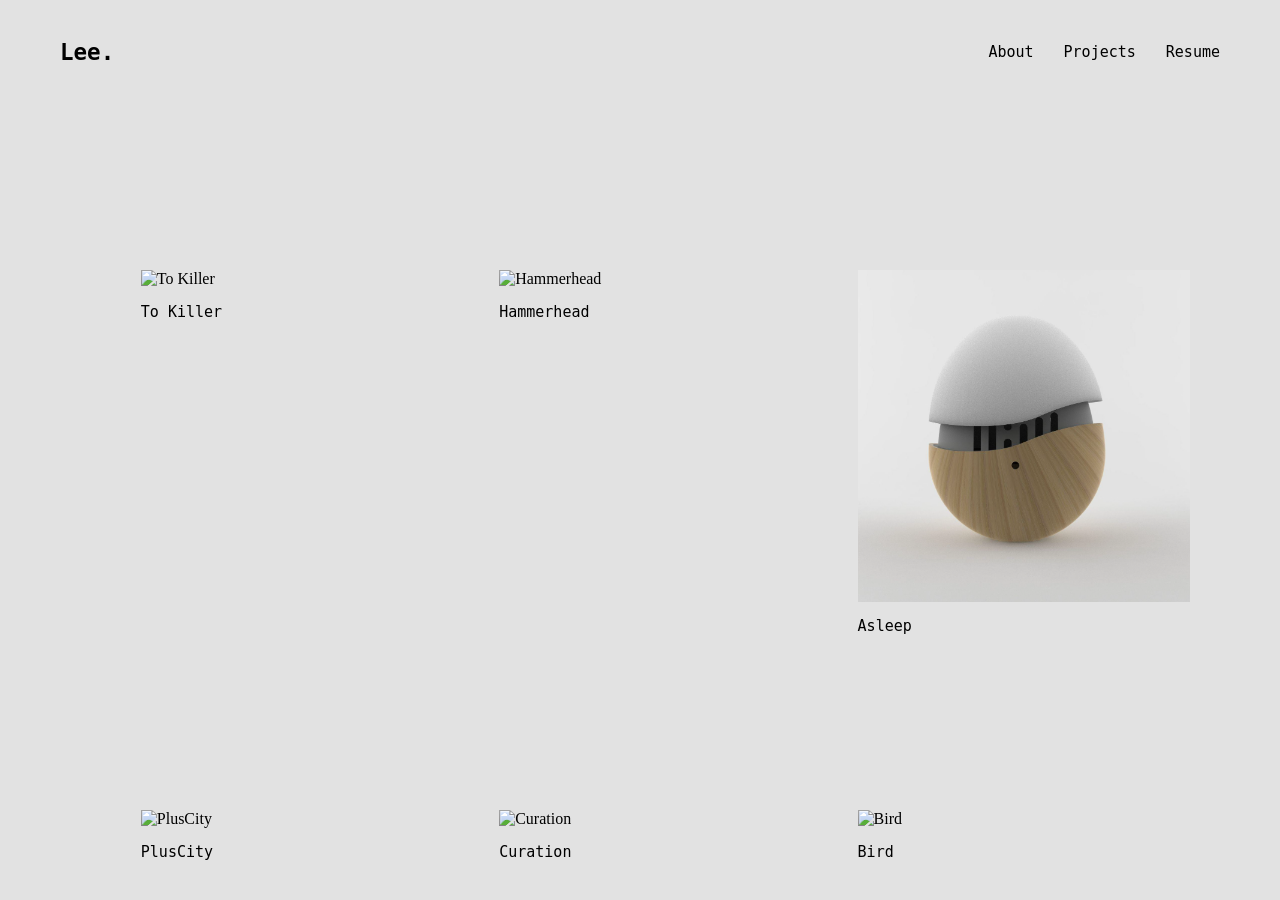
==== Projects.html @ fd9b796d "Add files via upload" ====
<!DOCTYPE html>
<html>


<head>

    <title>Lee.</title>

    <link rel="icon" type="image/png" href="images/icon.png">

    <link rel="stylesheet" href="Project.css">

</head>

<nav> 

    <h1><a href="index.html">Lee.</a></h1>


    <div class="links"> 
        
    <a href="About.html">About</a>

    <a href="Projects.html">Projects</a>

    <a href="Resume.html">Resume</a>

    </div>

</nav>


<body>

<body>



    <!-- GROUP : Pictures -->

  <div class="picture-group">

 <div class="picture-group">

    <a class="ToKiller-link" href="ToKiller.html">
        <img src="images/TO-killer.jpg" alt="To Killer">
        <span class="project-label">To Killer</span>
    </a>

    <a class="Hammerhead-link" href="Hammerhead.html">
        <img src="images/Hammerhead.jpg" alt="Hammerhead">
        <span class="project-label">Hammerhead</span>
    </a>

    <a class="Asleep-link" href="Asleep.html">
        <img src="images/Asleep.png" alt="Asleep">
        <span class="project-label">Asleep</span>
    </a>

    <a class="Pluscity-link" href="Pluscity.html">
        <img src="images/Pluscity.jpg" alt="PlusCity">
        <span class="project-label">PlusCity</span>
    </a>

    <a class="Curation-link" href="Curation.html">
        <img src="images/Curation.png" alt="Curation">
        <span class="project-label">Curation</span>
    </a>

    <a class="Bird-link" href="Bird.html">
        <img src="images/Bird.png" alt="Bird">
        <span class="project-label">Bird</span>
    </a>

</div>


</body>


</div>
---- Project.css ----
nav{

    
    display:flex;

      justify-content:space-between;
      align-items: center;
      font-family:monospace;
      padding: 20px 60px;
      font-size:15px;


}
/* allingment of text */

.links{

    display:flex;

    gap:30px;

}
 /* gap of text */

nav a{
    color: rgb(0, 0, 0);
    text-decoration: none;
}
 /* color of text */

 /* above is for the links of header */

 body{

    background:rgb(226, 226, 226);
    margin:0;
    padding:0;

}

body::before {
    content: "";

    position: fixed;
    inset: 0;

    width: 100%;
    height: 100%;

    z-index: -1;
    pointer-events: none;

    background-image: url("images/background/bg1.png");
    background-position: center;
    background-repeat: no-repeat;
    background-size: cover;

    animation: backgroundLoop 4s step-end infinite;
}

/* FOUR-FRAME ANIMATION */

@keyframes backgroundLoop {

    0%, 24.99% {
        background-image: url("images/background/bg1.png");
    }

    25%, 49.99% {
        background-image: url("images/background/bg2.png");
    }

    50%, 74.99% {
        background-image: url("images/background/bg3.png");
    }

    75%, 100% {
        background-image: url("images/background/bg4.png");
    }
}


.ToKiller-link{

    position:absolute;
    width:26%;
    top:30%;
    left:11%;

}

.ToKiller-link img{
    width:100%;
    display:block;

    border-radius:0px;
}

.Hammerhead-link{

    position:absolute;

    width:26%;

    top:30%;
    left:39%;

}

.Hammerhead-link img{
    width:100%;
    display:block;
    border-radius:0px;
}

.Asleep-link{

    position:absolute;

    width:26%;

    top:30%;
    left:67%;

}

.Asleep-link img{
    width:100%;
    display:block;

    border-radius:0px;
}

.Pluscity-link{

    position:absolute;

    width:26%;

    top:90%;
    left:11%;

}

.Pluscity img{
    width:100%;
    display:block;

    border-radius:0px;
}

.Curation-link{

    position:absolute;

    width:26%;

    top:90%;
    left:39%;

}

.Curation img{
    width:100%;
    display:block;

    border-radius:0px;
}

.Bird-link{

    position:absolute;

    width:26%;

    top:90%;
    left:67%;

}

.Bird img{
    width:100%;
    display:block;

    border-radius:0px;
}


.picture-group a {
    display: block;
    text-decoration: none;
    color: black;
}

.picture-group a img {
    width: 100%;
    height: auto;
    display: block;
}

.project-label {
    display: block;

    margin-top: 15px;

    font-family: monospace;
    font-size: 15px;
    text-align: left;
}

.background-space{
    position:absolute;

    top:20%;
    left:0;

    width:100%;
    height:140%;

    z-index:-1;
}



@keyframes fadeIn{

    from{

        opacity:0;

    }

    to{

        opacity:1;

    }

}
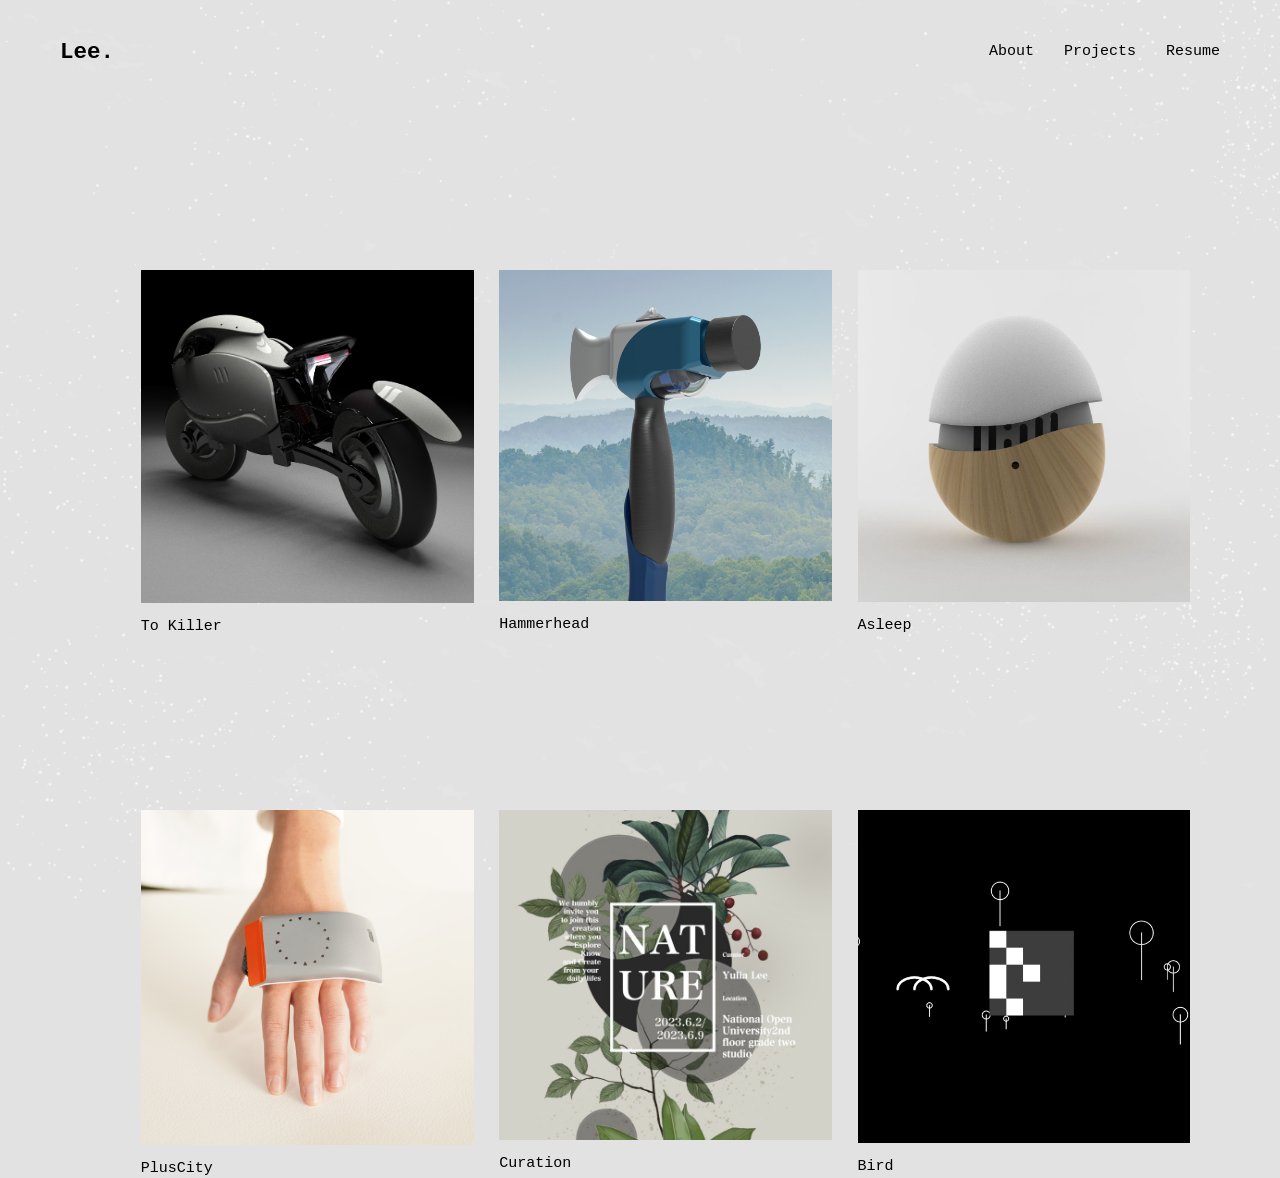
==== commit d4988d8f: "Fix HTML structure and update image references" ====
--- a/Projects.html
+++ b/Projects.html
@@ -58,7 +58,7 @@
     </a>
 
     <a class="Pluscity-link" href="Pluscity.html">
-        <img src="images/Pluscity.jpg" alt="PlusCity">
+        <img src="images/Pluscity.JPG" alt="PlusCity">
         <span class="project-label">PlusCity</span>
     </a>
 
